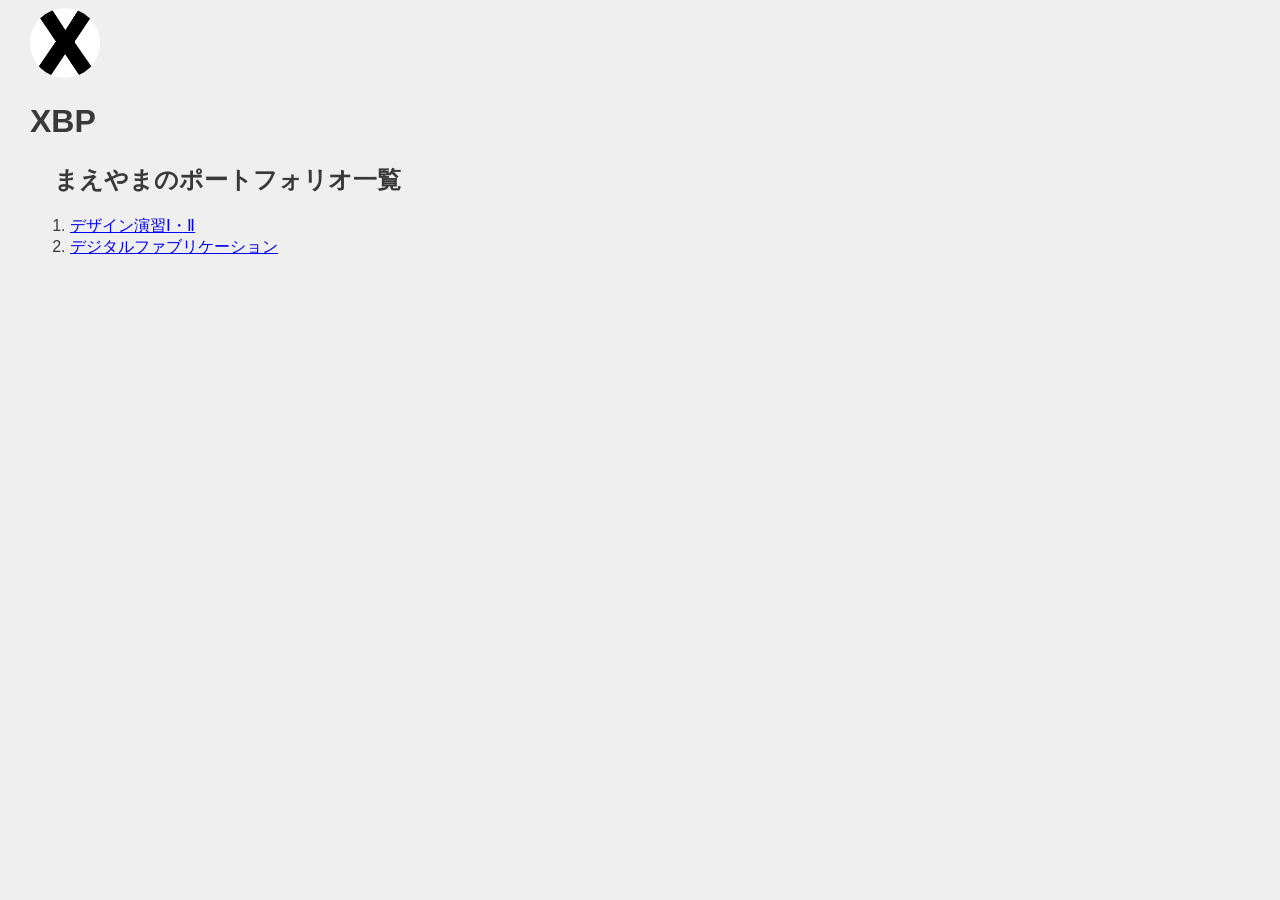
==== index.html @ 470aa01e "2026/9/29" ====
<!DOCTYPE html>
<html lang="jp">
<head>
    <meta charset="UTF-8">
    <title>XBP_HPsample</title>
    <link rel="stylesheet" href="./css/style.css">
</head>
<body>
    <logotohome>
    <a href="./index.html"><img src="./images/0_XBlogo.png" alt=""></a>
    </logotohome>
    <h1>XBP</h1>
        <h2>まえやまのポートフォリオ一覧</h2>
        <!-- このようにするとコードとして認識されない。（メモができる）-->
        <!--番号付きのリスト-->
        <ol>
            <li><a href="./de12/index.html">デザイン演習Ⅰ・Ⅱ</a></li>
            <li><a href="./digi_fab/index.html">デジタルファブリケーション</a></li>
        </ol>

            
        <br>
        <br>


</body>
</html>
---- css/style.css ----
@charset "utf-8";
/* 冒頭でimport */
@import url('https://fonts.googleapis.com/css?family=Raleway:700&display=swap');
@import url('https://fonts.googleapis.com/css?family=M+PLUS+Rounded+1c:400,700&display=swap&subset=japanese');
/* フォントを指定したいところで */

logo img{
    border-radius: 50%;
    width: 150px;
    height: 150px;
    object-fit: cover; /* 画像のトリミング */
}

logotohome img{
    border-radius: 70%;
    width: 70px;
    height: 70px;
    object-fit: cover; /* 画像のトリミング */
}



/* ========== common ========== */
html, body {
	font-size: 16px;
	font-family: sans-serif;
	color: #393939;
    margin-left: 15px;
    margin-bottom: 40px;
	background: #efefef;
}
h1{
    text-indent: 0em;
}
h2{
    margin-left: 1em;
    margin-top: 1em;
}
h3{
    margin-left: 2em;
}
div{
    margin-top: 1em;
    margin-left: 3em;
}
p{
    margin-left: 3em;
}
span.blackback{
    text-indent: 3em;
    background: #393939;
    color: #efefef;
}
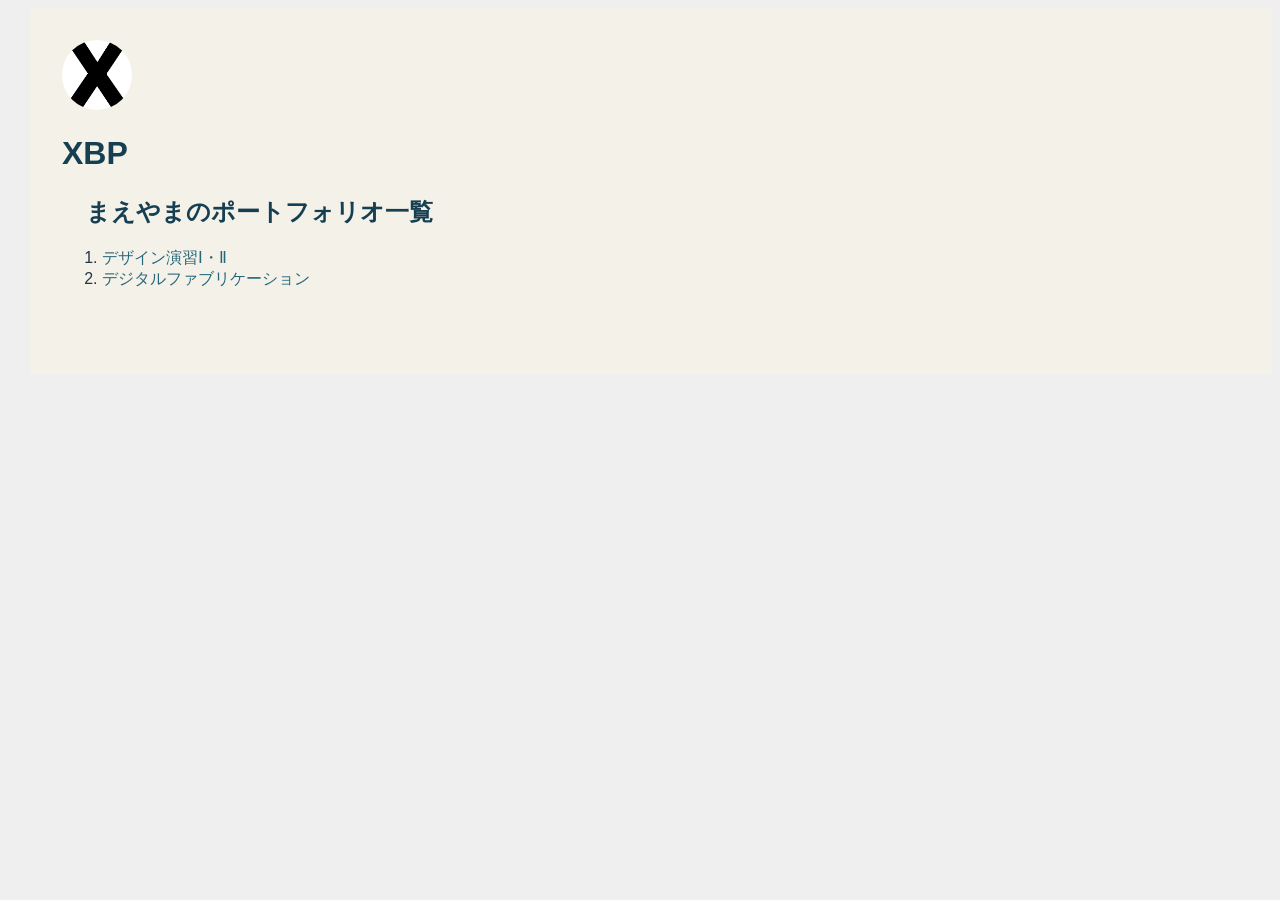
==== commit 3a940623: "2026/10/19" ====
--- a/index.html
+++ b/index.html
@@ -5,7 +5,8 @@
     <title>XBP_HPsample</title>
     <link rel="stylesheet" href="./css/style.css">
 </head>
-<body>
+<body><body class="portfolio-page"></body>
+
     <logotohome>
     <a href="./index.html"><img src="./images/0_XBlogo.png" alt=""></a>
     </logotohome>
--- a/css/style.css
+++ b/css/style.css
@@ -51,4 +51,25 @@
     background: #393939;
     color: #efefef;
 }
+/* ポートフォリオ一覧ページ：海辺のリゾート風 */
+body.portfolio-page {
+  background: #f4f1e9;
+  color: #243640;
+  font-family: "M PLUS Rounded 1c", sans-serif;
+  padding: 32px;
+}
 
+body.portfolio-page h1,
+body.portfolio-page h2 {
+  color: #173f52;
+}
+
+body.portfolio-page a {
+  color: #27677b;
+  text-decoration: none;
+}
+
+body.portfolio-page a:hover {
+  color: #bd8258;
+  text-decoration: underline;
+}
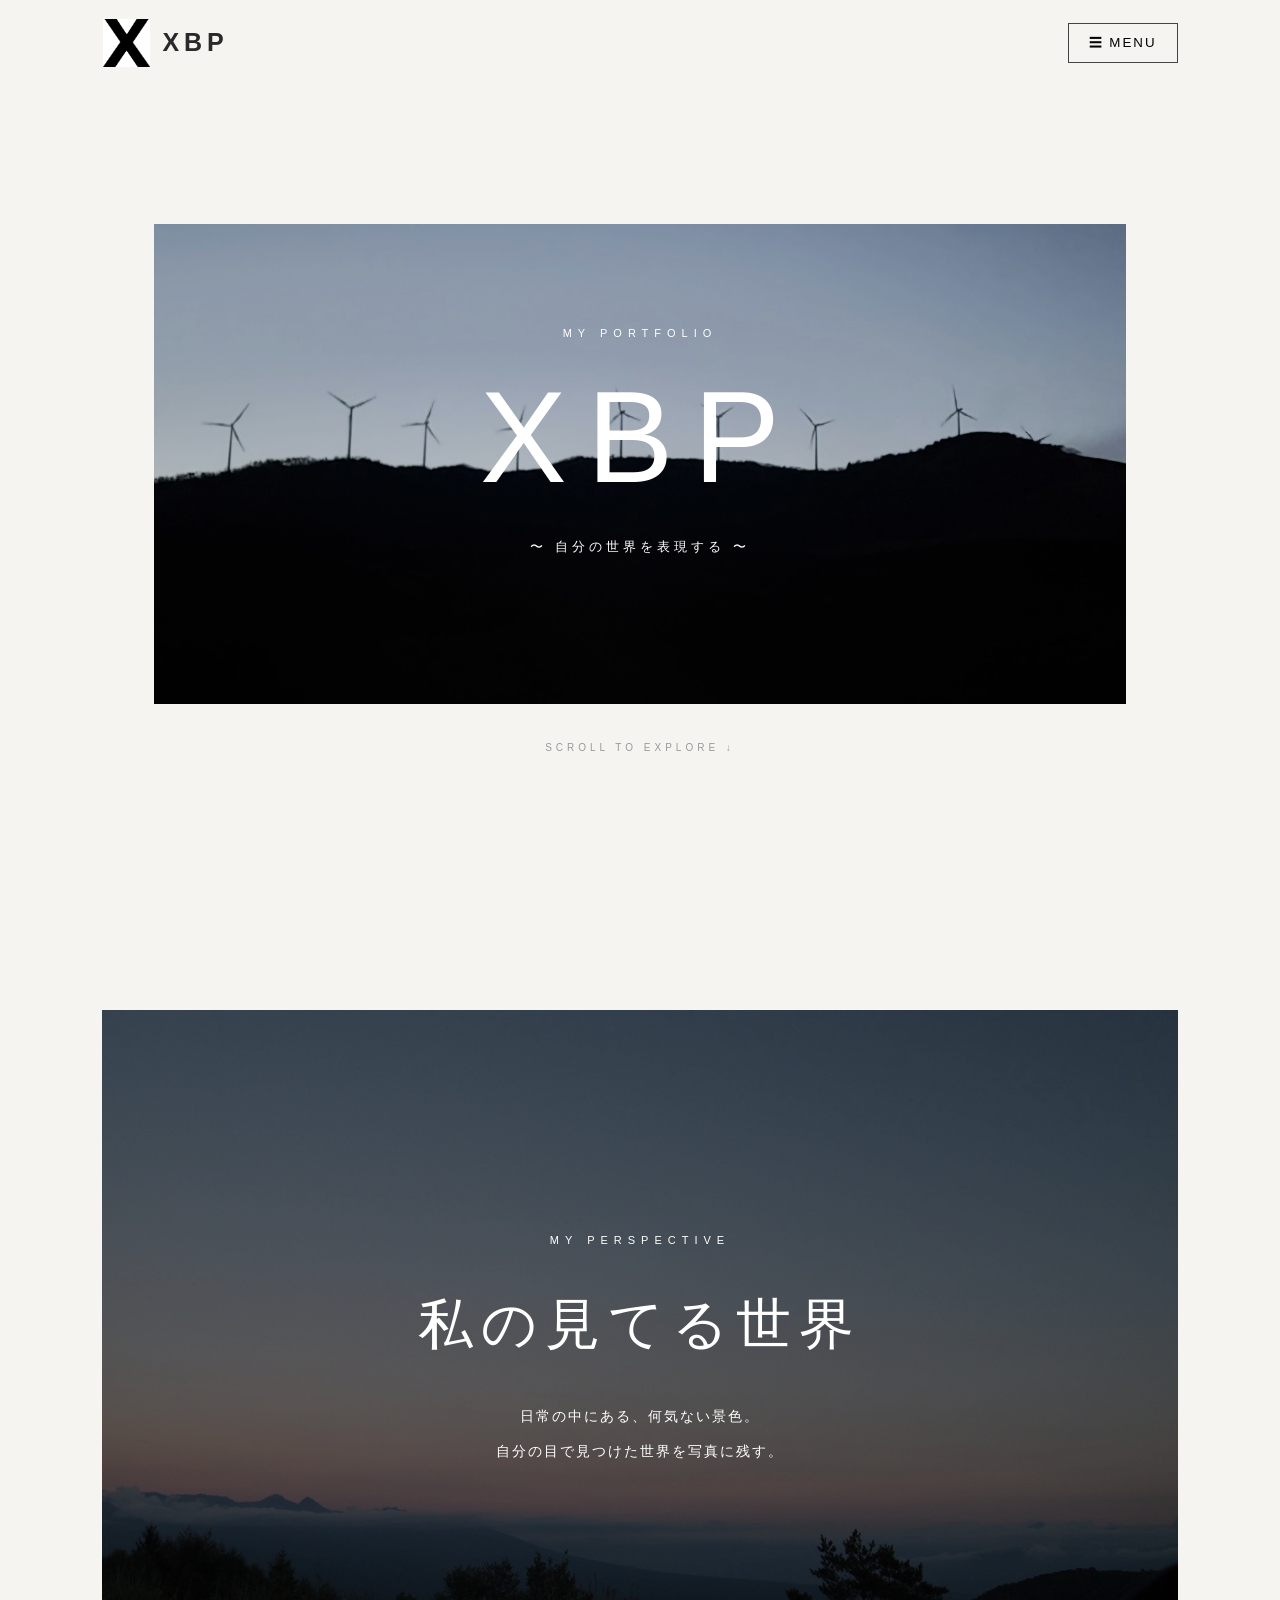
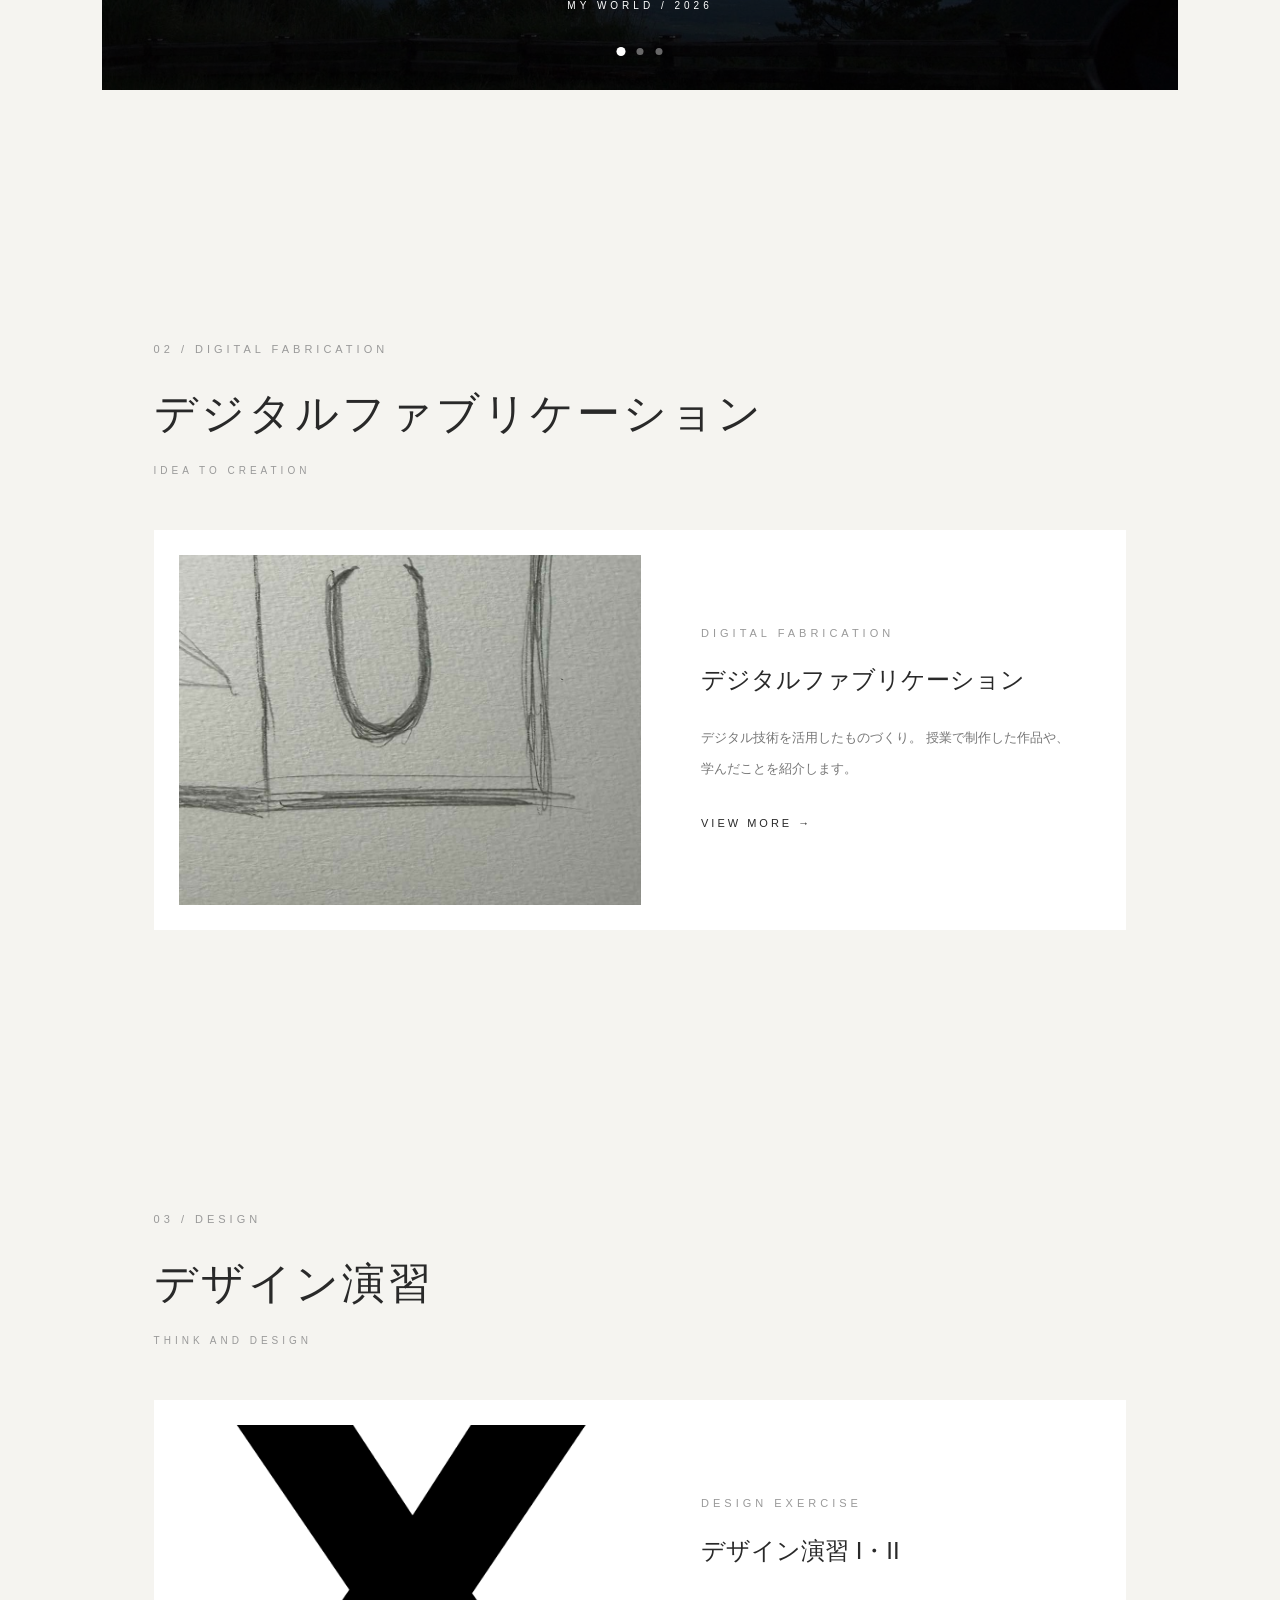
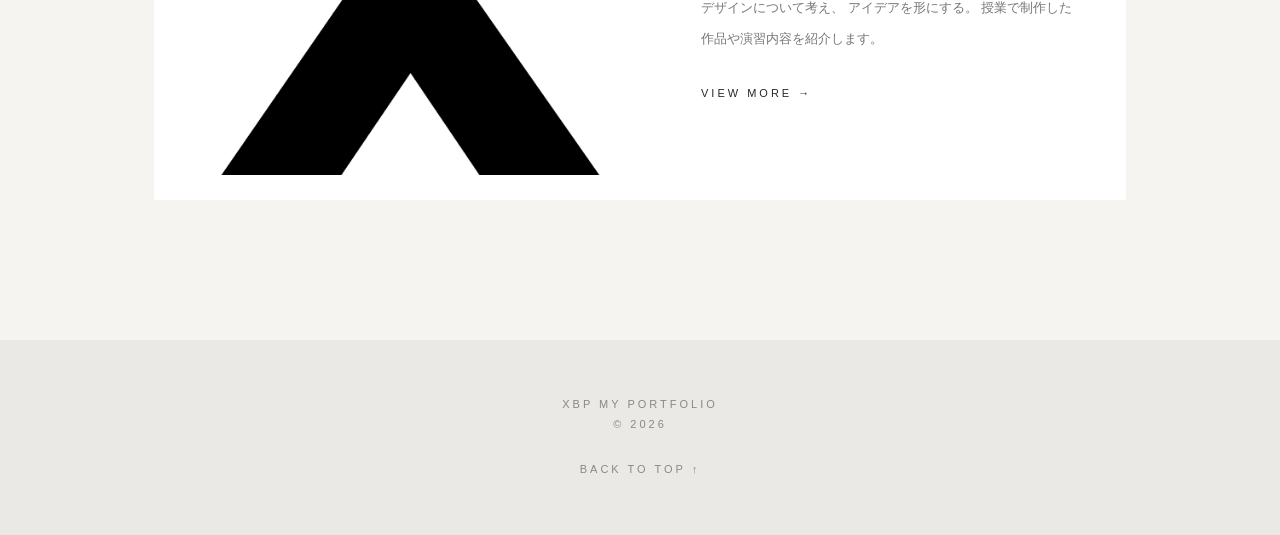
==== commit 358cc014: "2026/11/20" ====
--- a/index.html
+++ b/index.html
@@ -1,28 +1,312 @@
+
 <!DOCTYPE html>
-<html lang="jp">
+<html lang="ja">
+
 <head>
-    <meta charset="UTF-8">
-    <title>XBP_HPsample</title>
-    <link rel="stylesheet" href="./css/style.css">
+  <meta charset="UTF-8">
+  <meta name="viewport" content="width=device-width, initial-scale=1.0">
+
+  <title>XBP | My Portfolio</title>
+
+  <link rel="stylesheet" href="./css/home.css">
 </head>
-<body><body class="portfolio-page"></body>
-
-    <logotohome>
-    <a href="./index.html"><img src="./images/0_XBlogo.png" alt=""></a>
-    </logotohome>
-    <h1>XBP</h1>
-        <h2>まえやまのポートフォリオ一覧</h2>
-        <!-- このようにするとコードとして認識されない。（メモができる）-->
-        <!--番号付きのリスト-->
-        <ol>
-            <li><a href="./de12/index.html">デザイン演習Ⅰ・Ⅱ</a></li>
-            <li><a href="./digi_fab/index.html">デジタルファブリケーション</a></li>
-        </ol>
-
-            
-        <br>
-        <br>
-
+
+<body>
+
+  <!-- HEADER -->
+  <header>
+    <a href="#home" class="logo">
+      <img src="./images/0_XBlogo.png" alt="XBP">
+      <span>XBP</span>
+    </a>
+
+    <button id="menuButton" aria-expanded="false">
+      ☰ MENU
+    </button>
+  </header>
+
+  <!-- MENU -->
+  <nav id="menu">
+    <a href="#home">HOME</a>
+    <a href="#world">私の見てる世界</a>
+    <a href="#digital">デジタルファブリケーション</a>
+    <a href="#design">デザイン演習</a>
+  </nav>
+
+  
+<!-- TOP HERO -->
+<section class="hero" id="home">
+
+  <div class="hero-inner">
+
+    <div class="hero-image">
+
+      <img src="./images/main.jpg" alt="メイン写真">
+
+      <div class="hero-overlay">
+        <p class="hero-small">MY PORTFOLIO</p>
+
+        <h1>XBP</h1>
+
+        <p class="hero-subtitle">
+          〜 自分の世界を表現する 〜
+        </p>
+      </div>
+
+    </div>
+
+    <p class="scroll-text">SCROLL TO EXPLORE ↓</p>
+
+  </div>
+
+</section>
+
+
+    
+
+<!-- MY WORLD -->
+<section id="world" class="world-section">
+
+  <!-- 写真スライドショー -->
+  <div class="world-slideshow">
+
+    <img src="./images/world1.jpg"
+         class="world-slide active"
+         alt="夕暮れの山と雲海">
+
+    <img src="./images/world2.jpg"
+         class="world-slide"
+         alt="青空と草原">
+
+    <img src="./images/world3.jpg"
+         class="world-slide"
+         alt="海を見渡す風景">
+
+    <!-- 写真を暗くするフィルター -->
+    <div class="world-overlay"></div>
+
+    <!-- 写真の上に表示する文字 -->
+    <div class="world-copy">
+
+      <p class="world-label">MY PERSPECTIVE</p>
+
+      <h2>私の見てる世界</h2>
+
+      <p class="world-description">
+        日常の中にある、何気ない景色。<br>
+        自分の目で見つけた世界を写真に残す。
+      </p>
+
+      <p class="world-caption">
+        MY WORLD / 2026
+      </p>
+
+    </div>
+
+    <!-- 写真の枚数表示 -->
+    <div class="slide-indicators">
+      <span class="indicator active"></span>
+      <span class="indicator"></span>
+      <span class="indicator"></span>
+    </div>
+
+  </div>
+
+</section>
+
+
+
+    <!-- DIGITAL FABRICATION -->
+    <section id="digital" class="section">
+
+      <div class="section-heading reveal">
+        <p class="eyebrow">02 / DIGITAL FABRICATION</p>
+        <h2>デジタルファブリケーション</h2>
+        <p>IDEA TO CREATION</p>
+      </div>
+
+      <a href="./digi_fab/index.html"
+         class="course-card reveal">
+
+        <div class="course-image">
+          <img src="./digi_fab/images/S__29523973.jpg"
+               alt="デジタルファブリケーション">
+        </div>
+
+        <div class="course-text">
+          <p class="eyebrow">DIGITAL FABRICATION</p>
+          <h3>デジタルファブリケーション</h3>
+
+          <p>
+            デジタル技術を活用したものづくり。
+            授業で制作した作品や、
+            学んだことを紹介します。
+          </p>
+
+          <span>VIEW MORE →</span>
+        </div>
+
+      </a>
+
+    </section>
+
+    <!-- DESIGN -->
+    <section id="design" class="section">
+
+      <div class="section-heading reveal">
+        <p class="eyebrow">03 / DESIGN</p>
+        <h2>デザイン演習</h2>
+        <p>THINK AND DESIGN</p>
+      </div>
+
+      <a href="./de12/index.html"
+         class="course-card reveal">
+
+        <div class="course-image">
+          <img src="./de12/images/0_XBlogo.png"
+               alt="デザイン演習">
+        </div>
+
+        <div class="course-text">
+          <p class="eyebrow">DESIGN EXERCISE</p>
+          <h3>デザイン演習 I・II</h3>
+
+          <p>
+            デザインについて考え、
+            アイデアを形にする。
+            授業で制作した作品や演習内容を紹介します。
+          </p>
+
+          <span>VIEW MORE →</span>
+        </div>
+
+      </a>
+
+    </section>
+
+  </main>
+
+  <!-- FOOTER -->
+  <footer>
+    <p>XBP MY PORTFOLIO</p>
+    <p>© 2026</p>
+    <a href="#home">BACK TO TOP ↑</a>
+  </footer>
+
+  <script>
+
+    // MENUの開閉
+    const menuButton =
+      document.getElementById("menuButton");
+
+    const menu =
+      document.getElementById("menu");
+
+    menuButton.addEventListener("click", () => {
+
+      const opened =
+        menu.classList.toggle("open");
+
+      menuButton.setAttribute(
+        "aria-expanded",
+        opened
+      );
+
+    });
+
+    // メニュー選択後に閉じる
+    menu.querySelectorAll("a").forEach(link => {
+
+      link.addEventListener("click", () => {
+
+        menu.classList.remove("open");
+
+        menuButton.setAttribute(
+          "aria-expanded",
+          "false"
+        );
+
+      });
+
+    });
+
+    // スクロールアニメーション
+    const observer = new IntersectionObserver(
+      entries => {
+
+        entries.forEach(entry => {
+
+          if (entry.isIntersecting) {
+
+            entry.target.classList.add("show");
+
+            observer.unobserve(entry.target);
+
+          }
+
+        });
+
+      },
+      { threshold: 0.15 }
+    );
+
+    document.querySelectorAll(".reveal").forEach(el => {
+      observer.observe(el);
+    });
+
+// =========================
+// MY WORLD SLIDESHOW
+// =========================
+
+const worldSlides =
+  document.querySelectorAll(".world-slide");
+
+const indicators =
+  document.querySelectorAll(".indicator");
+
+let currentSlide = 0;
+
+function changeSlide() {
+
+  worldSlides[currentSlide].classList.remove("active");
+  indicators[currentSlide].classList.remove("active");
+
+  currentSlide = (currentSlide + 1) % worldSlides.length;
+
+  worldSlides[currentSlide].classList.add("active");
+  indicators[currentSlide].classList.add("active");
+
+}
+
+// 5秒ごとに写真を切り替える
+setInterval(changeSlide, 5000);
+
+
+// スクロールしたら文字と暗いフィルターを表示
+
+const worldSection =
+  document.querySelector(".world-section");
+
+const worldObserver = new IntersectionObserver(
+  entries => {
+
+    entries.forEach(entry => {
+
+      if (entry.isIntersecting) {
+        worldSection.classList.add("is-visible");
+      }
+
+    });
+
+  },
+  {
+    threshold: 0.35
+  }
+);
+
+worldObserver.observe(worldSection);
+
+  </script>
 
 </body>
 </html>
--- a/css/home.css
+++ b/css/home.css
@@ -0,0 +1,686 @@
+
+/* =========================
+   BASIC
+========================= */
+
+* {
+  margin: 0;
+  padding: 0;
+  box-sizing: border-box;
+}
+
+html {
+  scroll-behavior: smooth;
+  scroll-padding-top: 90px;
+}
+
+body {
+  background: #f5f4f0;
+  color: #292929;
+  font-family: "Noto Sans JP", sans-serif;
+  line-height: 1.8;
+}
+
+a {
+  text-decoration: none;
+  color: inherit;
+}
+
+/* =========================
+   HEADER
+========================= */
+
+header {
+  position: fixed;
+  top: 0;
+  left: 0;
+  width: 100%;
+  height: 85px;
+  padding: 0 8%;
+
+  display: flex;
+  justify-content: space-between;
+  align-items: center;
+
+  background: rgba(245,244,240,0.92);
+  backdrop-filter: blur(12px);
+
+  z-index: 1000;
+}
+
+.logo {
+  display: flex;
+  align-items: center;
+  gap: 12px;
+  font-size: 25px;
+  font-weight: bold;
+  letter-spacing: 5px;
+}
+
+.logo img {
+  width: 48px;
+  height: 48px;
+  object-fit: contain;
+}
+
+#menuButton {
+  background: transparent;
+  border: 1px solid #444;
+  padding: 10px 20px;
+  cursor: pointer;
+  letter-spacing: 2px;
+}
+
+/* =========================
+   MENU
+========================= */
+
+#menu {
+  position: fixed;
+  top: 85px;
+  right: 8%;
+
+  width: 260px;
+  padding: 20px;
+
+  background: #fff;
+  box-shadow: 0 10px 30px #0001;
+
+  display: none;
+  z-index: 1001;
+}
+
+#menu.open {
+  display: block;
+}
+
+#menu a {
+  display: block;
+  padding: 14px 5px;
+  border-bottom: 1px solid #eee;
+  font-size: 13px;
+  transition: 0.3s;
+}
+
+#menu a:hover {
+  padding-left: 15px;
+  color: #999;
+}
+
+/* =========================
+   HERO
+========================= */
+
+.hero {
+  min-height: 100vh;
+  padding: 150px 12% 70px;
+  display: flex;
+  align-items: center;
+  justify-content: center;
+}
+
+.hero-inner {
+  width: 100%;
+  max-width: 1050px;
+}
+
+.eyebrow {
+  color: #999;
+  font-size: 11px;
+  letter-spacing: 4px;
+  margin-bottom: 15px;
+}
+
+.hero h1 {
+  font-size: clamp(75px, 12vw, 135px);
+  line-height: 1.2;
+  letter-spacing: 18px;
+}
+
+.hero-subtitle {
+  color: #888;
+  letter-spacing: 5px;
+  margin: 15px 0 45px;
+}
+
+.hero-image {
+  width: 100%;
+  height: 380px;
+  overflow: hidden;
+}
+
+.hero-image img {
+  width: 100%;
+  height: 100%;
+  object-fit: cover;
+}
+
+.scroll-text {
+  text-align: center;
+  margin-top: 35px;
+  font-size: 10px;
+  letter-spacing: 4px;
+  color: #999;
+}
+
+/* =========================
+   COMMON SECTION
+========================= */
+
+.section {
+  min-height: 90vh;
+  padding: 140px 12%;
+}
+
+.section-heading {
+  max-width: 1050px;
+  margin: 0 auto 50px;
+}
+
+.section-heading h2 {
+  font-size: clamp(28px, 4vw, 43px);
+  font-weight: 500;
+  letter-spacing: 3px;
+}
+
+.section-heading > p:last-child {
+  font-size: 10px;
+  color: #999;
+  letter-spacing: 4px;
+  margin-top: 10px;
+}
+
+/* =========================
+   MY WORLD
+========================= */
+
+.world-content {
+  max-width: 1050px;
+  margin: auto;
+  display: grid;
+  grid-template-columns: 1.2fr 1fr;
+  gap: 55px;
+  align-items: center;
+}
+
+.world-image {
+  height: 380px;
+  overflow: hidden;
+}
+
+.world-image img {
+  width: 100%;
+  height: 100%;
+  object-fit: cover;
+}
+
+.world-text h3 {
+  font-size: 24px;
+  font-weight: 500;
+  margin-bottom: 20px;
+}
+
+.world-text p {
+  color: #777;
+  font-size: 13px;
+  line-height: 2.5;
+}
+
+/* =========================
+   COURSE CARD
+========================= */
+
+.course-card {
+  max-width: 1050px;
+  margin: auto;
+
+  display: grid;
+  grid-template-columns: 1.1fr 1fr;
+  align-items: center;
+
+  background: #fff;
+  padding: 25px;
+  gap: 40px;
+
+  transition: 0.4s;
+}
+
+.course-card:hover {
+  transform: translateY(-6px);
+  box-shadow: 0 15px 35px #00000012;
+}
+
+.course-image {
+  height: 350px;
+  overflow: hidden;
+}
+
+.course-image img {
+  width: 100%;
+  height: 100%;
+  object-fit: cover;
+  transition: 0.5s;
+}
+
+.course-card:hover img {
+  transform: scale(1.04);
+}
+
+.course-text {
+  padding: 20px;
+}
+
+.course-text h3 {
+  font-size: 24px;
+  font-weight: 500;
+  margin-bottom: 20px;
+}
+
+.course-text p:not(.eyebrow) {
+  color: #777;
+  font-size: 13px;
+  line-height: 2.4;
+}
+
+.course-text span {
+  display: inline-block;
+  margin-top: 30px;
+  font-size: 11px;
+  letter-spacing: 3px;
+}
+
+/* =========================
+   ANIMATION
+========================= */
+
+.reveal {
+  opacity: 0;
+  transform: translateY(35px);
+  transition: 0.9s ease;
+}
+
+.reveal.show {
+  opacity: 1;
+  transform: translateY(0);
+}
+
+/* =========================
+   FOOTER
+========================= */
+
+footer {
+  padding: 55px 10%;
+  text-align: center;
+  background: #eae9e5;
+  color: #888;
+  font-size: 11px;
+  letter-spacing: 3px;
+}
+
+footer a {
+  display: inline-block;
+  margin-top: 25px;
+}
+
+/* =========================
+   MOBILE
+========================= */
+
+@media (max-width: 700px) {
+
+  header {
+    height: 75px;
+    padding: 0 6%;
+  }
+
+  .hero {
+    padding: 120px 6% 60px;
+  }
+
+  .hero h1 {
+    letter-spacing: 8px;
+  }
+
+  .hero-image {
+    height: 260px;
+  }
+
+  .section {
+    padding: 110px 6%;
+  }
+
+  .world-content,
+  .course-card {
+    grid-template-columns: 1fr;
+    gap: 25px;
+  }
+
+  .world-image,
+  .course-image {
+    height: 260px;
+  }
+
+  .course-card {
+    padding: 15px;
+  }
+
+  .course-text {
+    padding: 15px 5px;
+  }
+
+  #menu {
+    right: 6%;
+    top: 75px;
+  }
+}
+
+/* 動きを減らす設定にも対応 */
+
+@media (prefers-reduced-motion: reduce) {
+  html {
+    scroll-behavior: auto;
+  }
+
+  .reveal {
+    opacity: 1;
+    transform: none;
+    transition: none;
+  }
+}
+
+/* HERO IMAGE WITH TEXT */
+
+.hero-image {
+  position: relative;
+  width: 100%;
+  height: 480px;
+  overflow: hidden;
+}
+
+.hero-image img {
+  width: 100%;
+  height: 100%;
+  object-fit: cover;
+}
+
+/* 文字を中央に配置 */
+
+.hero-overlay {
+  position: absolute;
+  inset: 0;
+
+  display: flex;
+  flex-direction: column;
+  justify-content: center;
+  align-items: center;
+
+  color: white;
+  text-align: center;
+
+  background: rgba(0, 0, 0, 0.18);
+}
+
+.hero-overlay .hero-small {
+  font-size: 11px;
+  letter-spacing: 6px;
+  margin-bottom: 15px;
+}
+
+.hero-overlay h1 {
+  font-size: clamp(75px, 12vw, 130px);
+  font-weight: 300;
+  letter-spacing: 20px;
+  line-height: 1.2;
+}
+
+.hero-overlay .hero-subtitle {
+  font-size: 13px;
+  letter-spacing: 4px;
+  margin-top: 20px;
+  color: white;
+}
+
+@media (max-width: 700px) {
+  .hero-image {
+    height: 350px;
+  }
+
+  .hero-overlay h1 {
+    font-size: 75px;
+    letter-spacing: 12px;
+  }
+
+  .hero-overlay .hero-subtitle {
+    font-size: 10px;
+    letter-spacing: 2px;
+  }
+}
+
+/* MY WORLD GALLERY */
+
+.world-intro {
+  max-width: 700px;
+  margin: 0 auto 50px;
+}
+
+.world-intro h3 {
+  font-size: 22px;
+  font-weight: 500;
+  margin-bottom: 15px;
+}
+
+.world-intro p {
+  font-size: 13px;
+  color: #777;
+  line-height: 2.4;
+}
+
+.world-gallery {
+  max-width: 1050px;
+  margin: auto;
+  display: grid;
+  grid-template-columns: repeat(2, 1fr);
+  gap: 30px;
+}
+
+.world-photo {
+  background: white;
+  padding: 12px;
+}
+
+.world-photo img {
+  width: 100%;
+  height: 300px;
+  object-fit: cover;
+  display: block;
+  transition: 0.5s;
+}
+
+.world-photo:hover img {
+  transform: scale(1.02);
+}
+
+.world-photo p {
+  padding: 15px 5px 5px;
+  font-size: 11px;
+  letter-spacing: 2px;
+  color: #888;
+}
+
+.world-photo:last-child {
+  grid-column: 1 / -1;
+}
+
+.world-photo:last-child img {
+  height: 380px;
+}
+
+@media (max-width: 700px) {
+  .world-gallery {
+    grid-template-columns: 1fr;
+  }
+
+  .world-photo:last-child {
+    grid-column: auto;
+  }
+
+  .world-photo img,
+  .world-photo:last-child img {
+    height: 250px;
+  }
+}
+
+/* =========================
+   MY WORLD SLIDESHOW
+========================= */
+
+.world-section {
+  padding: 100px 8%;
+  min-height: 100vh;
+  display: flex;
+  align-items: center;
+  justify-content: center;
+}
+
+.world-slideshow {
+  position: relative;
+  width: 100%;
+  max-width: 1250px;
+  height: 680px;
+  overflow: hidden;
+  background: #333;
+}
+
+/* 写真 */
+
+.world-slide {
+  position: absolute;
+  inset: 0;
+  width: 100%;
+  height: 100%;
+  object-fit: cover;
+
+  opacity: 0;
+  transition: opacity 1.5s ease;
+}
+
+.world-slide.active {
+  opacity: 1;
+}
+
+/* 暗くするフィルター */
+
+.world-overlay {
+  position: absolute;
+  inset: 0;
+  background: rgba(0, 0, 0, 0.08);
+  transition: background 1.2s ease;
+}
+
+.world-section.is-visible .world-overlay {
+  background: rgba(0, 0, 0, 0.42);
+}
+
+/* 中央の文字 */
+
+.world-copy {
+  position: absolute;
+  inset: 0;
+
+  display: flex;
+  flex-direction: column;
+  align-items: center;
+  justify-content: center;
+
+  text-align: center;
+  color: white;
+  padding: 25px;
+
+  opacity: 0;
+  transform: translateY(25px);
+  transition: opacity 1.2s ease,
+              transform 1.2s ease;
+}
+
+.world-section.is-visible .world-copy {
+  opacity: 1;
+  transform: translateY(0);
+}
+
+.world-label {
+  font-size: 11px;
+  letter-spacing: 6px;
+  margin-bottom: 25px;
+}
+
+.world-copy h2 {
+  font-size: clamp(30px, 5vw, 55px);
+  font-weight: 400;
+  letter-spacing: 8px;
+  margin-bottom: 25px;
+}
+
+.world-description {
+  font-size: 14px;
+  line-height: 2.5;
+  letter-spacing: 2px;
+}
+
+.world-caption {
+  position: absolute;
+  bottom: 75px;
+  font-size: 10px;
+  letter-spacing: 4px;
+}
+
+/* 写真の切り替え表示 */
+
+.slide-indicators {
+  position: absolute;
+  bottom: 35px;
+  left: 50%;
+  transform: translateX(-50%);
+  display: flex;
+  gap: 12px;
+  z-index: 5;
+}
+
+.indicator {
+  width: 7px;
+  height: 7px;
+  border-radius: 50%;
+  background: rgba(255,255,255,0.4);
+  transition: 0.5s;
+}
+
+.indicator.active {
+  background: white;
+  transform: scale(1.3);
+}
+
+/* スマートフォン */
+
+@media (max-width: 700px) {
+
+  .world-section {
+    padding: 80px 5%;
+    min-height: 85vh;
+  }
+
+  .world-slideshow {
+    height: 550px;
+  }
+
+  .world-copy h2 {
+    font-size: 30px;
+    letter-spacing: 4px;
+  }
+
+  .world-description {
+    font-size: 11px;
+  }
+
+  .world-caption {
+    bottom: 70px;
+  }
+}
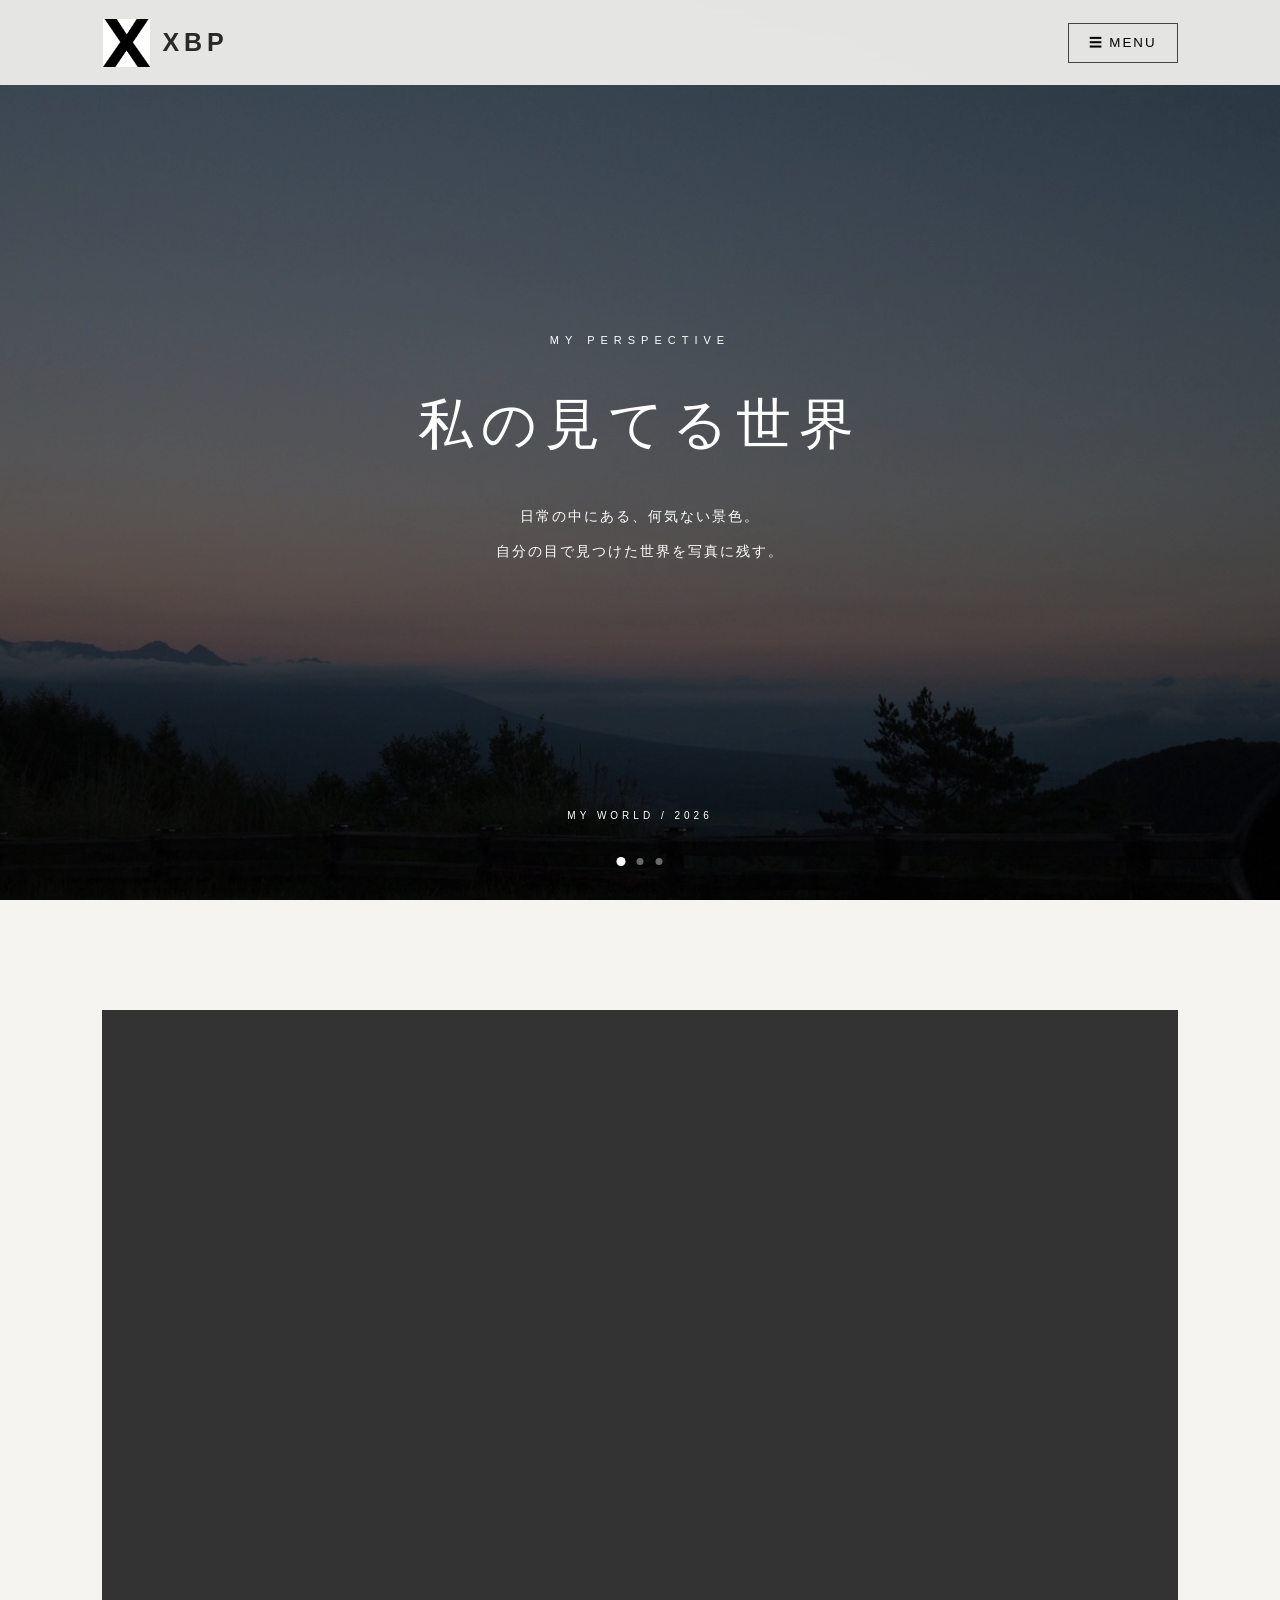
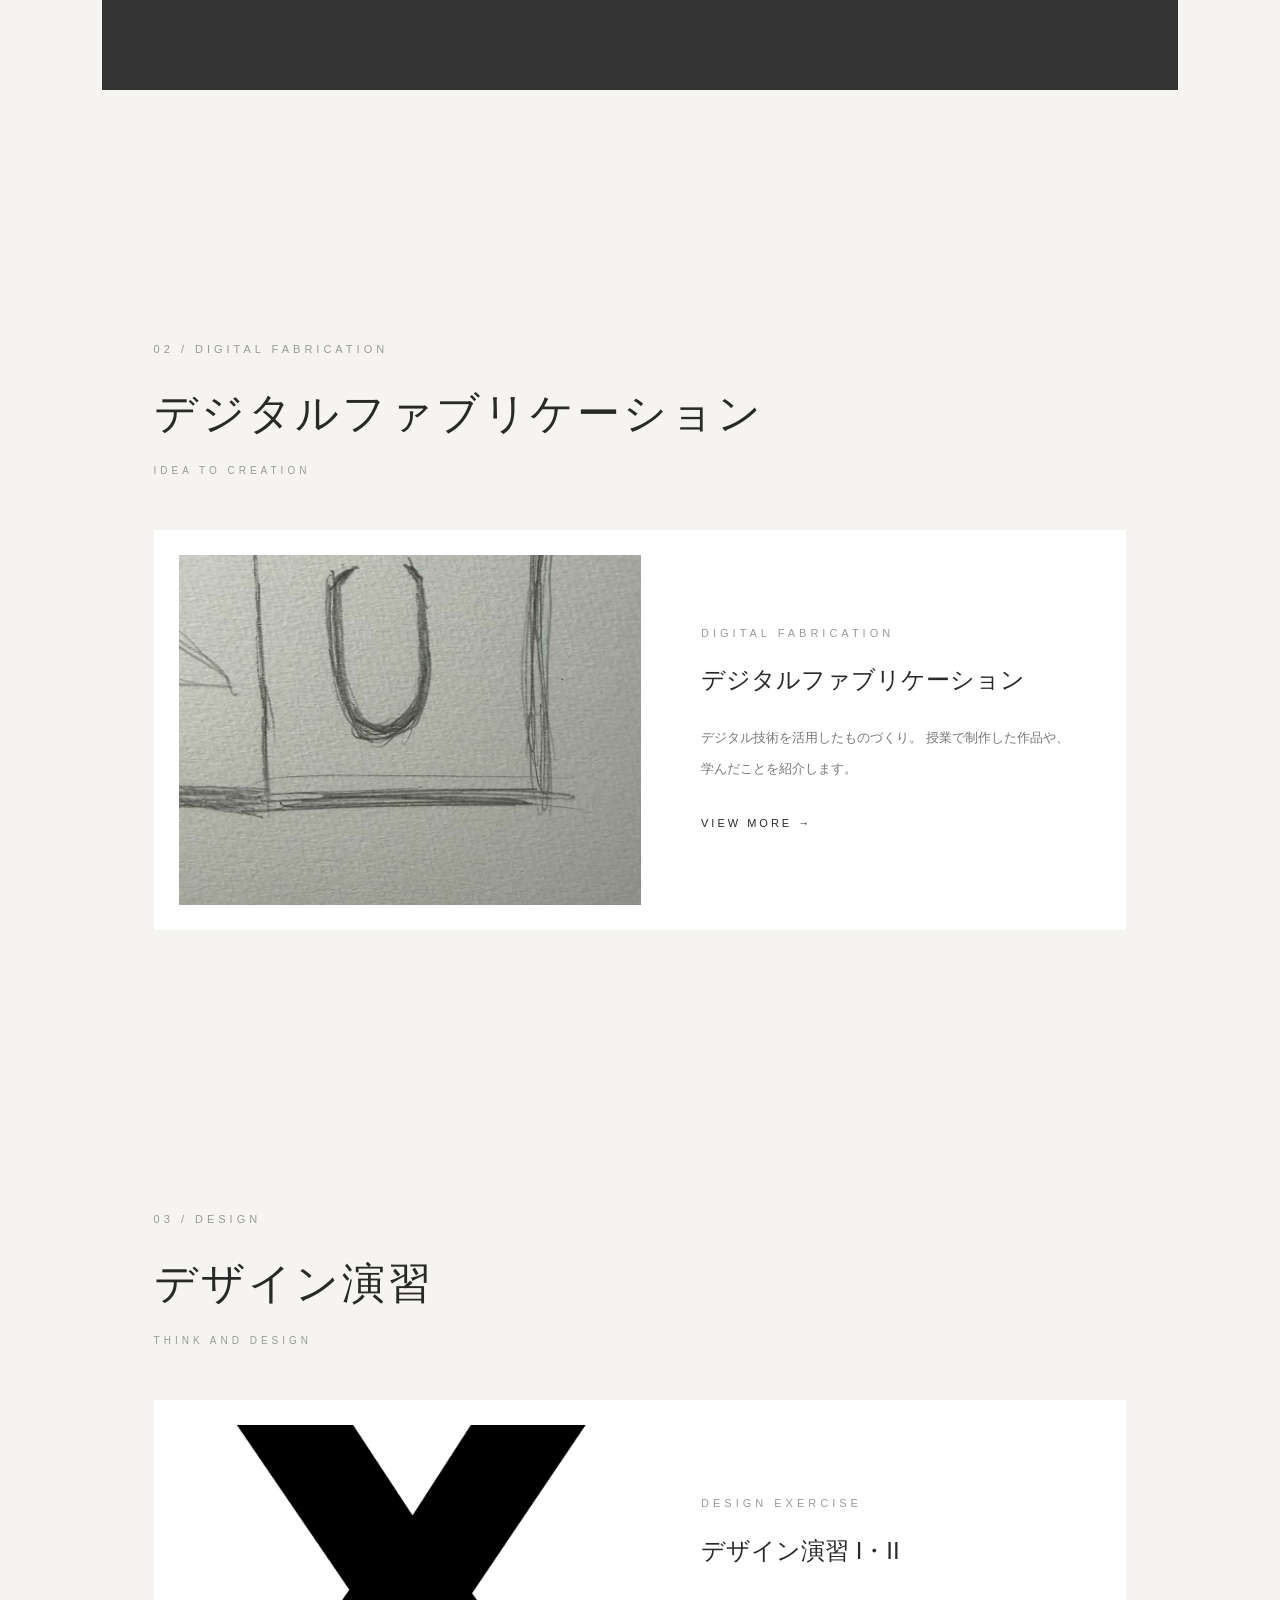
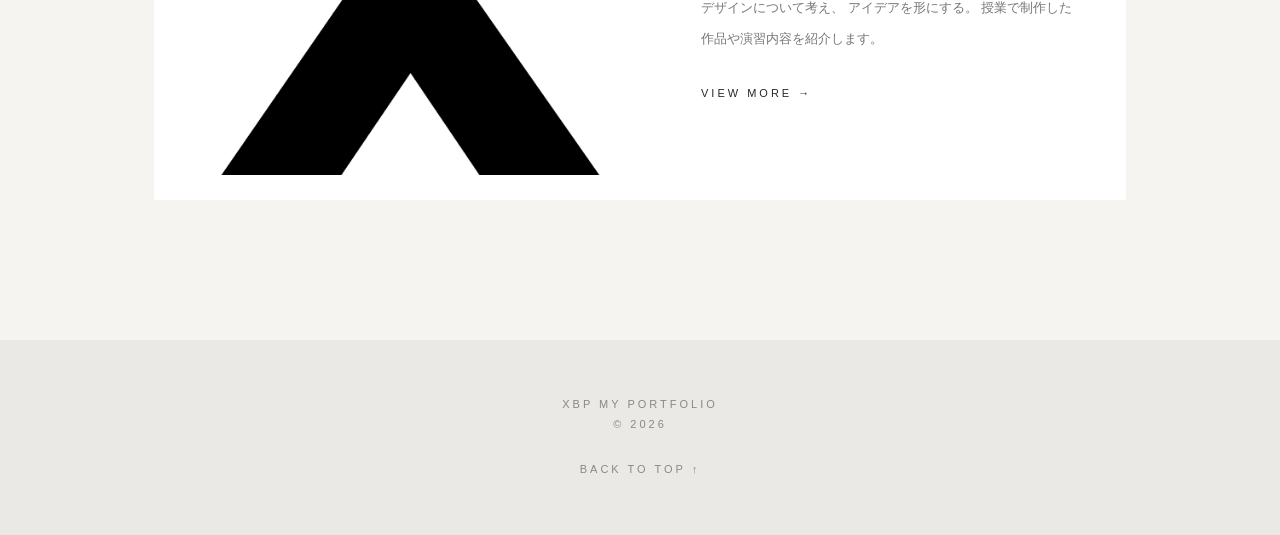
==== commit a73940a9: "2026/11/20" ====
--- a/index.html
+++ b/index.html
@@ -64,12 +64,12 @@
 
     
 
+
 <!-- MY WORLD -->
 <section id="world" class="world-section">
 
-  <!-- 写真スライドショー -->
-  <div class="world-slideshow">
-
+  <a href="./world/index.html" class="world-slideshow"></a>
+  
     <img src="./images/world1.jpg"
          class="world-slide active"
          alt="夕暮れの山と雲海">
@@ -82,12 +82,9 @@
          class="world-slide"
          alt="海を見渡す風景">
 
-    <!-- 写真を暗くするフィルター -->
     <div class="world-overlay"></div>
 
-    <!-- 写真の上に表示する文字 -->
     <div class="world-copy">
-
       <p class="world-label">MY PERSPECTIVE</p>
 
       <h2>私の見てる世界</h2>
@@ -97,22 +94,19 @@
         自分の目で見つけた世界を写真に残す。
       </p>
 
-      <p class="world-caption">
-        MY WORLD / 2026
-      </p>
-
+      <p class="world-caption">MY WORLD / 2026</p>
     </div>
 
-    <!-- 写真の枚数表示 -->
     <div class="slide-indicators">
       <span class="indicator active"></span>
       <span class="indicator"></span>
       <span class="indicator"></span>
     </div>
 
-  </div>
+  </a>
 
 </section>
+
 
 
 
--- a/css/home.css
+++ b/css/home.css
@@ -684,3 +684,9 @@
     bottom: 70px;
   }
 }
+.world-slideshow {
+  display: block;
+  text-decoration: none;
+  color: inherit;
+  cursor: pointer;
+}
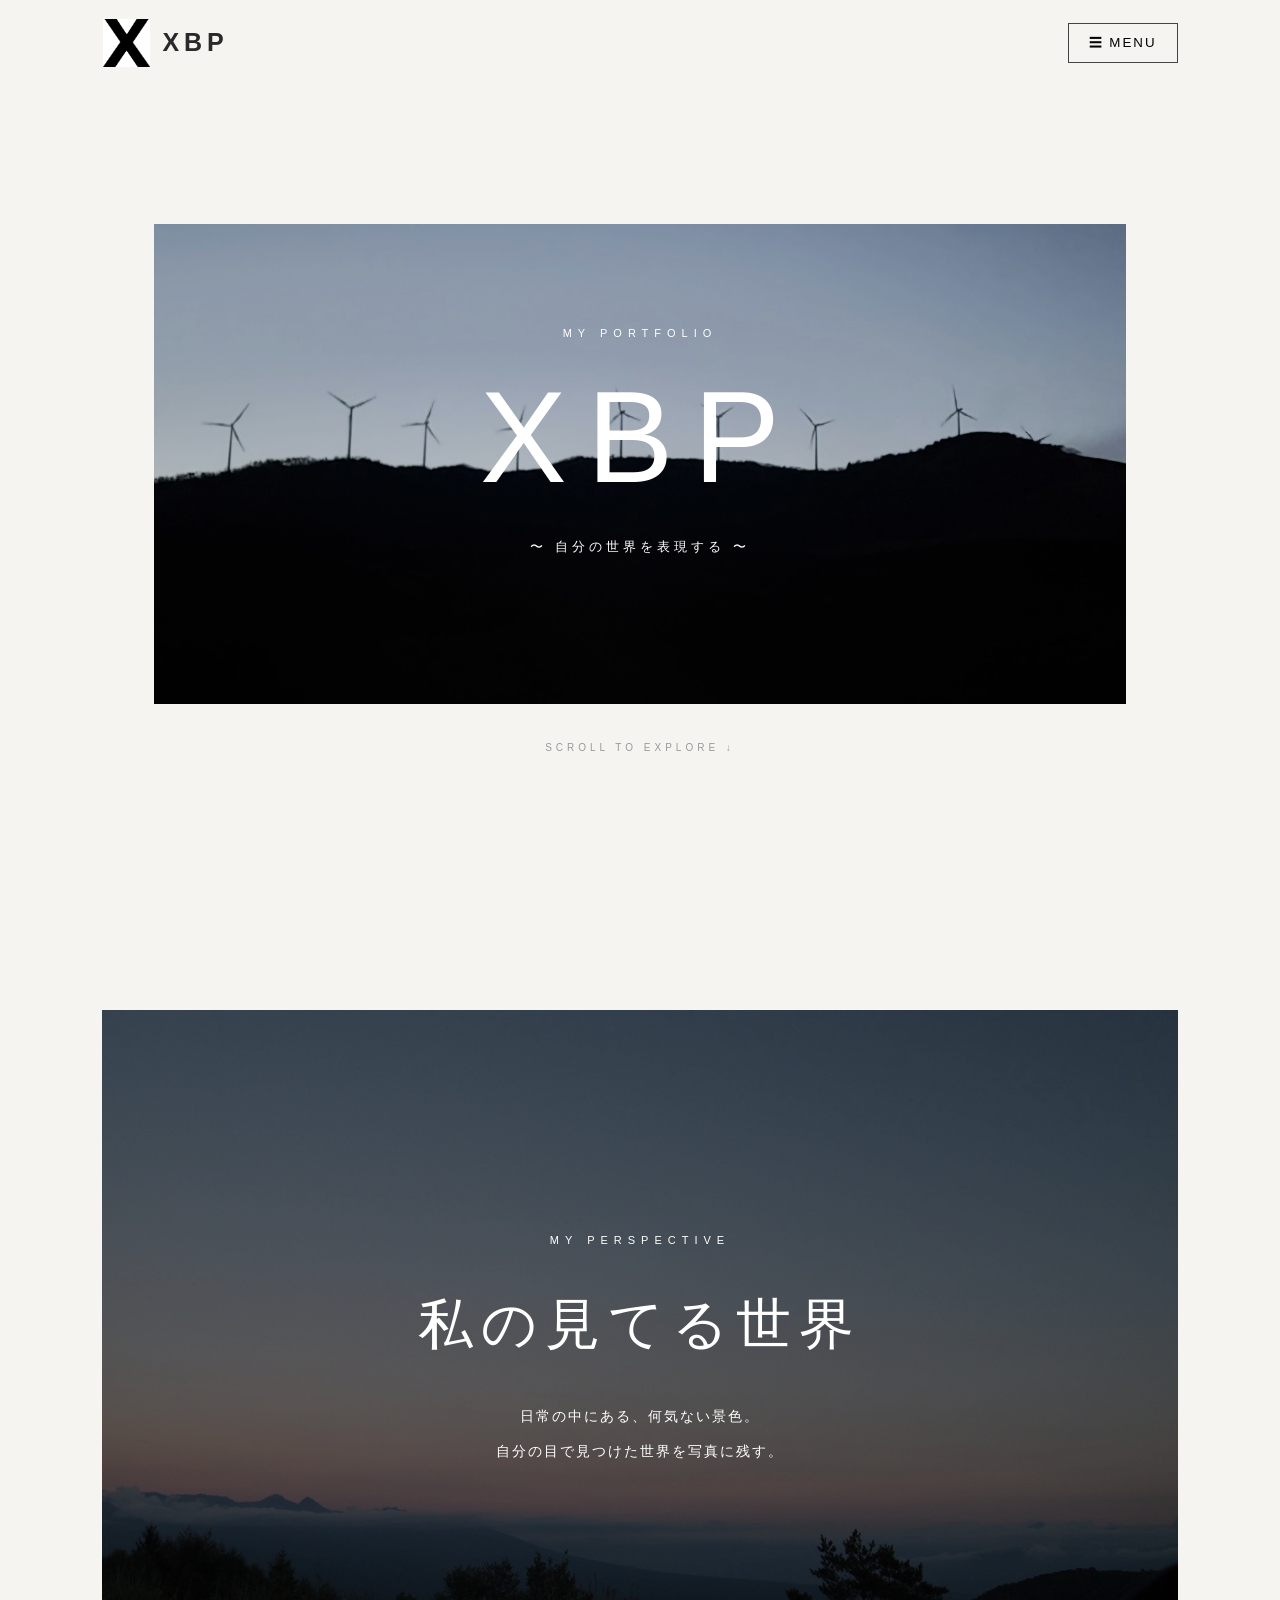
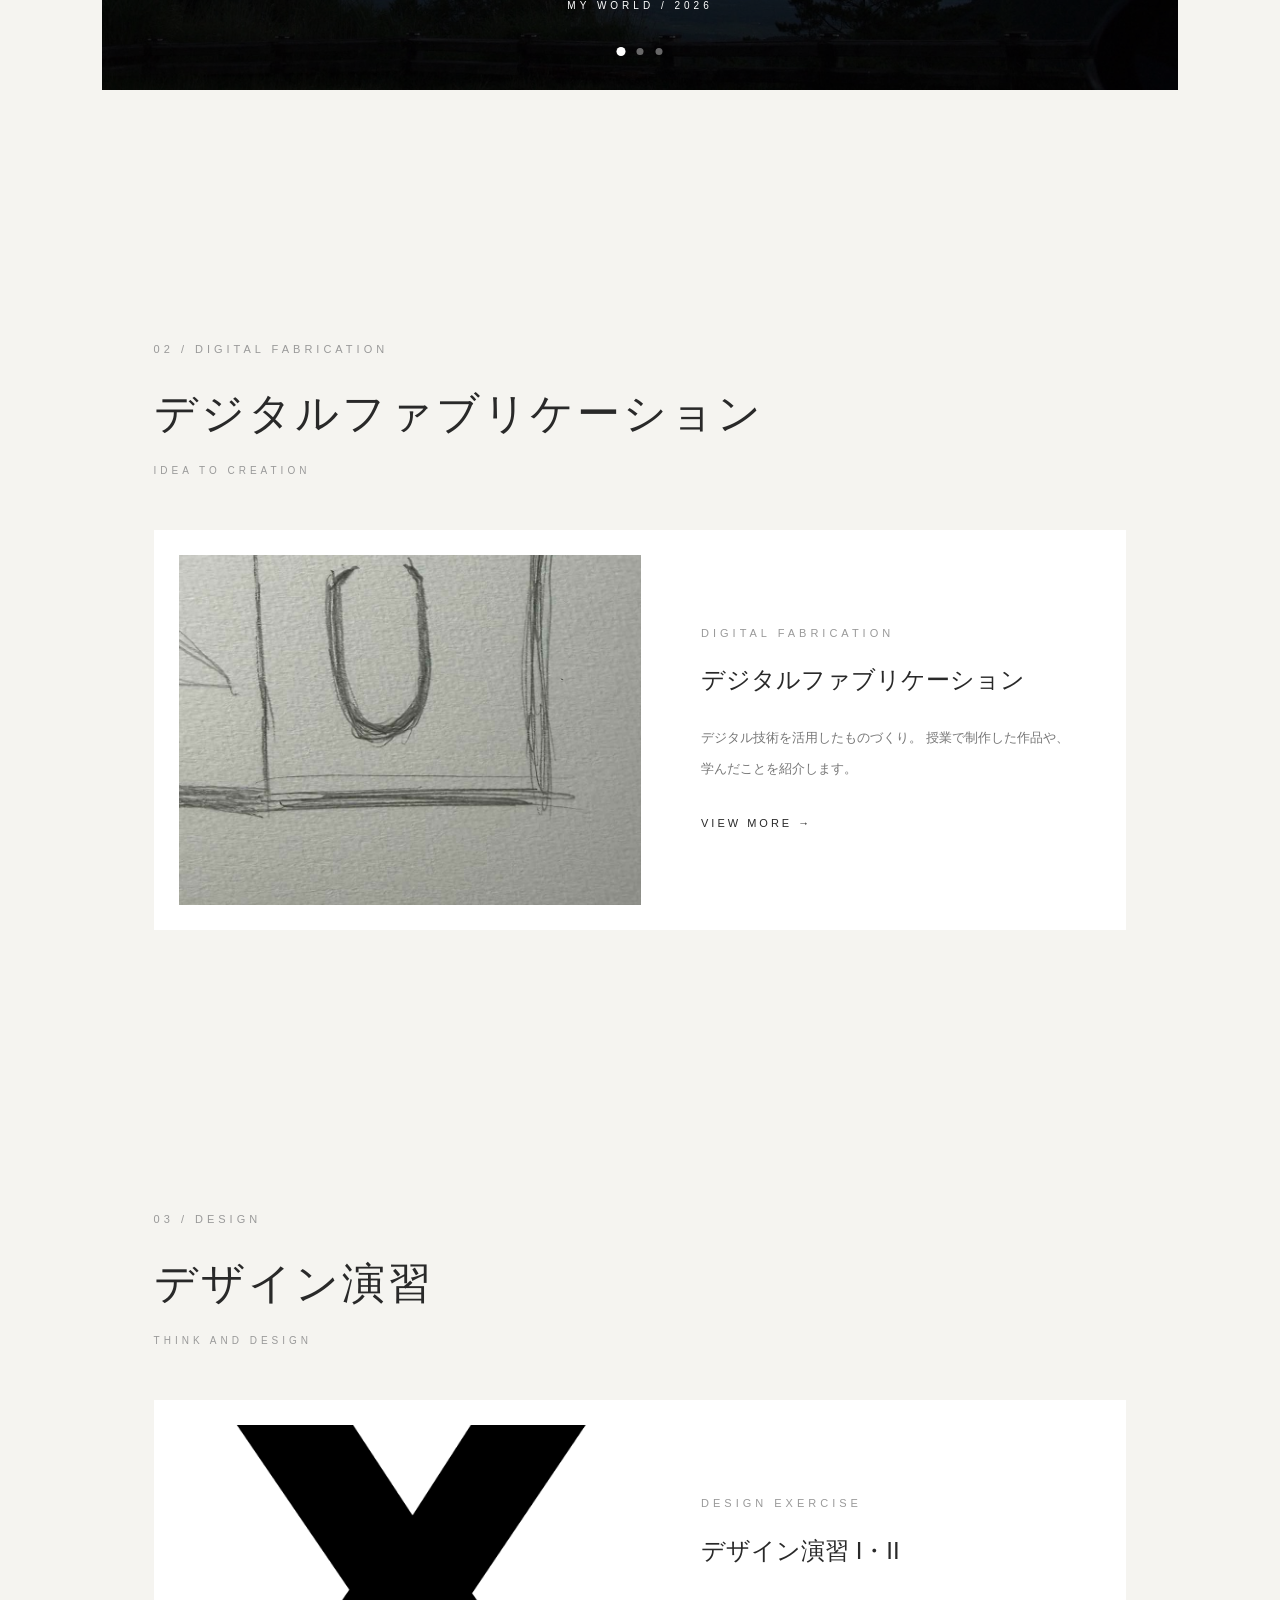
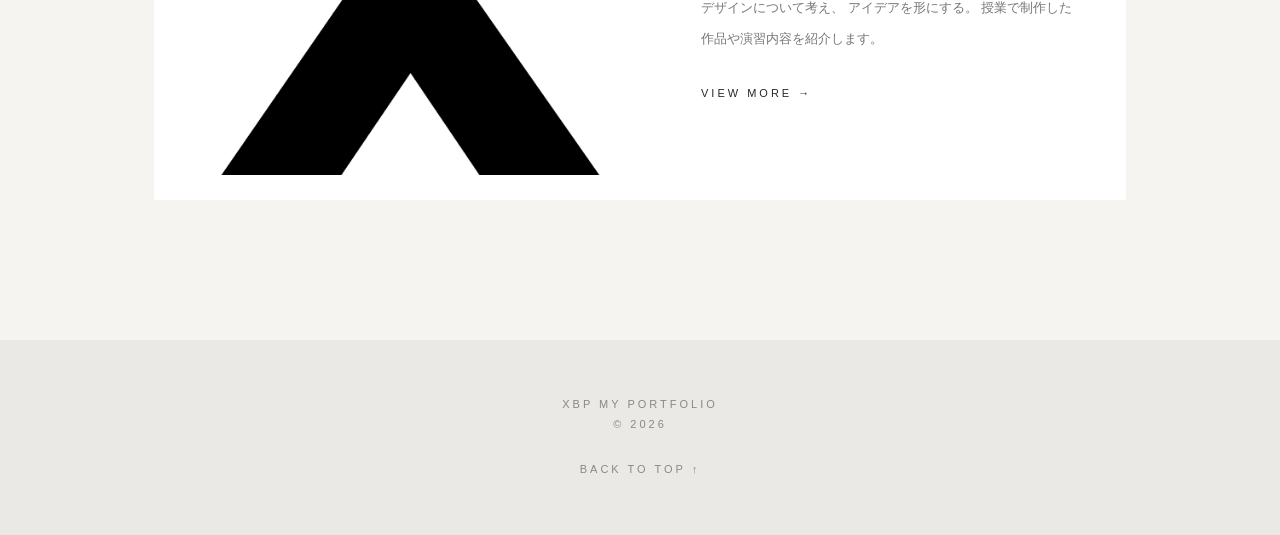
==== commit 180fb07f: "2026/11/20" ====
--- a/index.html
+++ b/index.html
@@ -65,11 +65,12 @@
     
 
 
+
 <!-- MY WORLD -->
 <section id="world" class="world-section">
 
-  <a href="./world/index.html" class="world-slideshow"></a>
-  
+  <a href="./world/index.html" class="world-slideshow">
+
     <img src="./images/world1.jpg"
          class="world-slide active"
          alt="夕暮れの山と雲海">
@@ -86,7 +87,6 @@
 
     <div class="world-copy">
       <p class="world-label">MY PERSPECTIVE</p>
-
       <h2>私の見てる世界</h2>
 
       <p class="world-description">
